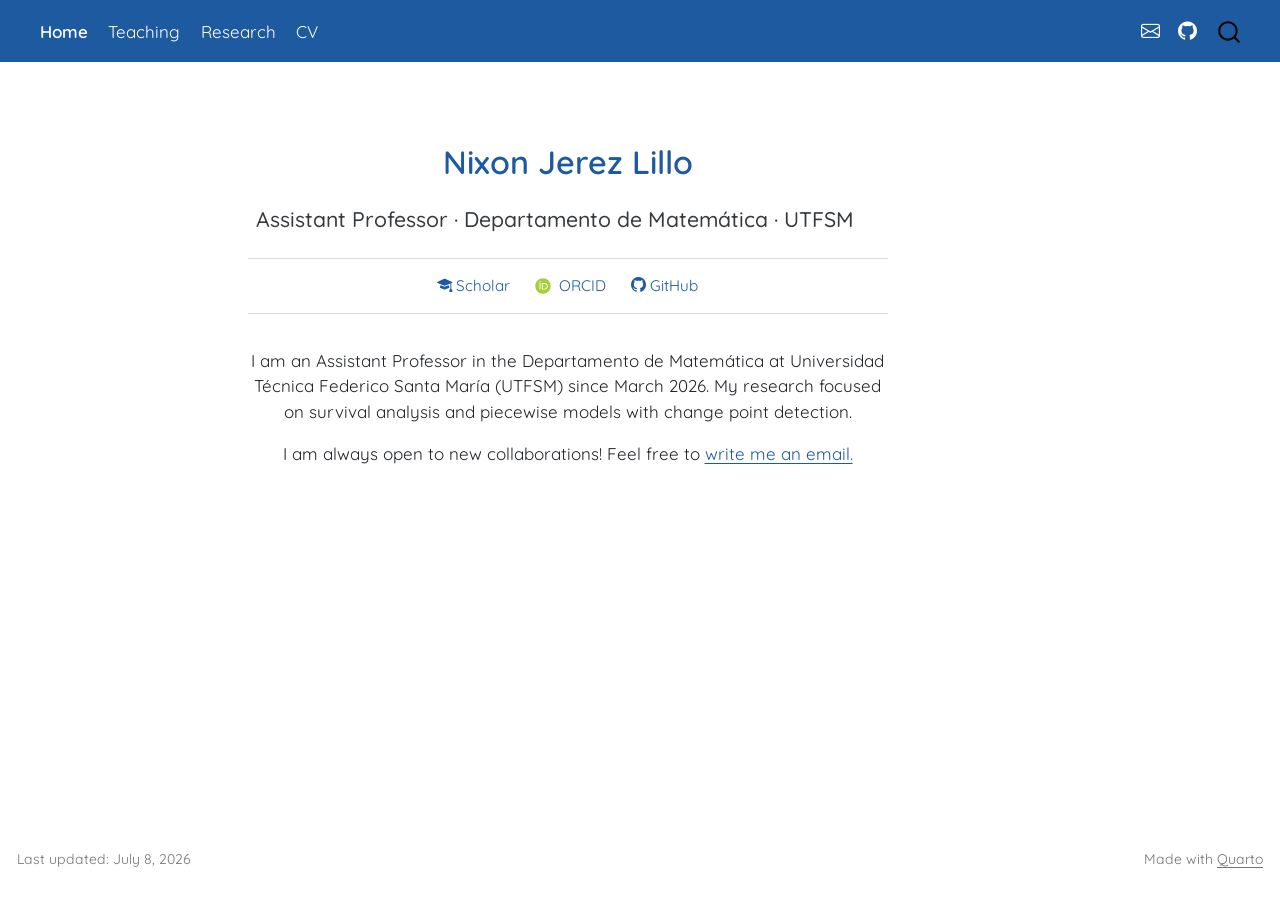
==== index.html @ 523c1984 "Built site for gh-pages" ====
<!DOCTYPE html>
<html xmlns="http://www.w3.org/1999/xhtml" lang="en" xml:lang="en"><head>

<meta charset="utf-8">
<meta name="generator" content="quarto-1.9.38">

<meta name="viewport" content="width=device-width, initial-scale=1.0, user-scalable=yes">


<title>index</title>
<style>
/* Default styles provided by pandoc.
** See https://pandoc.org/MANUAL.html#variables-for-html for config info.
*/
code{white-space: pre-wrap;}
span.smallcaps{font-variant: small-caps;}
div.columns{display: flex; gap: min(4vw, 1.5em);}
div.column{flex: auto; overflow-x: auto;}
div.hanging-indent{margin-left: 1.5em; text-indent: -1.5em;}
ul.task-list{list-style: none;}
ul.task-list li input[type="checkbox"] {
  width: 0.8em;
  margin: 0 0.8em 0.2em -1em; /* quarto-specific, see https://github.com/quarto-dev/quarto-cli/issues/4556 */ 
  vertical-align: middle;
}
</style>


<script src="site_libs/quarto-nav/quarto-nav.js"></script>
<script src="site_libs/quarto-nav/headroom.min.js"></script>
<script src="site_libs/clipboard/clipboard.min.js"></script>
<script src="site_libs/quarto-search/autocomplete.umd.js"></script>
<script src="site_libs/quarto-search/fuse.min.js"></script>
<script src="site_libs/quarto-search/quarto-search.js"></script>
<meta name="quarto:offset" content="./">
<script src="site_libs/quarto-html/quarto.js" type="module"></script>
<script src="site_libs/quarto-html/tabsets/tabsets.js" type="module"></script>
<script src="site_libs/quarto-html/popper.min.js"></script>
<script src="site_libs/quarto-html/tippy.umd.min.js"></script>
<script src="site_libs/quarto-html/anchor.min.js"></script>
<link href="site_libs/quarto-html/tippy.css" rel="stylesheet">
<link href="site_libs/quarto-html/quarto-syntax-highlighting-15634bcf2e68342d4ad2dfa704d543f6.css" rel="stylesheet" id="quarto-text-highlighting-styles">
<script src="site_libs/bootstrap/bootstrap.min.js"></script>
<link href="site_libs/bootstrap/bootstrap-icons.css" rel="stylesheet">
<link href="site_libs/bootstrap/bootstrap-5e4ada9380350e885487bce40a6aac53.min.css" rel="stylesheet" append-hash="true" id="quarto-bootstrap" data-mode="light">
<script id="quarto-search-options" type="application/json">{
  "location": "navbar",
  "copy-button": false,
  "collapse-after": 3,
  "panel-placement": "end",
  "type": "overlay",
  "limit": 50,
  "keyboard-shortcut": [
    "f",
    "/",
    "s"
  ],
  "show-item-context": false,
  "language": {
    "search-no-results-text": "No results",
    "search-matching-documents-text": "matching documents",
    "search-copy-link-title": "Copy link to search",
    "search-hide-matches-text": "Hide additional matches",
    "search-more-match-text": "more match in this document",
    "search-more-matches-text": "more matches in this document",
    "search-clear-button-title": "Clear",
    "search-text-placeholder": "",
    "search-detached-cancel-button-title": "Cancel",
    "search-submit-button-title": "Submit",
    "search-label": "Search"
  }
}</script>


<link rel="stylesheet" href="styles.css">
</head>

<body class="nav-fixed quarto-light">

<div id="quarto-search-results"></div>
  <header id="quarto-header" class="headroom fixed-top">
    <nav class="navbar navbar-expand-lg " data-bs-theme="dark">
      <div class="navbar-container container-fluid">
            <div id="quarto-search" class="" title="Search"></div>
          <button class="navbar-toggler" type="button" data-bs-toggle="collapse" data-bs-target="#navbarCollapse" aria-controls="navbarCollapse" role="menu" aria-expanded="false" aria-label="Toggle navigation" onclick="if (window.quartoToggleHeadroom) { window.quartoToggleHeadroom(); }">
  <span class="navbar-toggler-icon"></span>
</button>
          <div class="collapse navbar-collapse" id="navbarCollapse">
            <ul class="navbar-nav navbar-nav-scroll me-auto">
  <li class="nav-item">
    <a class="nav-link active" href="./index.html" aria-current="page"> 
<span class="menu-text">Home</span></a>
  </li>  
  <li class="nav-item">
    <a class="nav-link" href="./teaching.html"> 
<span class="menu-text">Teaching</span></a>
  </li>  
  <li class="nav-item">
    <a class="nav-link" href="./research.html"> 
<span class="menu-text">Research</span></a>
  </li>  
  <li class="nav-item">
    <a class="nav-link" href="./cv.html"> 
<span class="menu-text">CV</span></a>
  </li>  
</ul>
            <ul class="navbar-nav navbar-nav-scroll ms-auto">
  <li class="nav-item compact">
    <a class="nav-link" href="mailto:nixon.jerez@usm.cl"> <i class="bi bi-envelope" role="img">
</i> 
<span class="menu-text"></span></a>
  </li>  
  <li class="nav-item compact">
    <a class="nav-link" href="https://github.com/njerezlillo"> <i class="bi bi-github" role="img">
</i> 
<span class="menu-text"></span></a>
  </li>  
</ul>
          </div> <!-- /navcollapse -->
            <div class="quarto-navbar-tools">
</div>
      </div> <!-- /container-fluid -->
    </nav>
</header>
<!-- content -->
<div id="quarto-content" class="quarto-container page-columns page-rows-contents page-layout-article page-navbar">
<!-- sidebar -->
<!-- margin-sidebar -->
    <div id="quarto-margin-sidebar" class="sidebar margin-sidebar zindex-bottom">
        
    </div>
<!-- main -->
<main class="content" id="quarto-document-content"><header id="title-block-header" class="quarto-title-block"></header>




<section id="nixon-jerez-lillo" class="level1 unlisted unnumbered hero-center">
<h1 class="unlisted unnumbered">Nixon Jerez Lillo</h1>
<section id="assistant-professor-departamento-de-matemática-utfsm" class="level4 unlisted unnumbered">
<h4 class="unlisted unnumbered anchored" data-anchor-id="assistant-professor-departamento-de-matemática-utfsm">Assistant Professor · Departamento de Matemática · UTFSM</h4>
<div class="hero-links">
<p>
<a href="https://scholar.google.com/citations?user=-mPQK18AAAAJ&amp;hl=en" class="hero-link"><i class="bi bi-mortarboard-fill"></i> Scholar</a>
<a href="https://orcid.org/0000-0002-8750-9699" class="hero-link"><img src="[data-uri]" alt="ORCID" style="width:1em;height:1em;margin-right:4px;">ORCID</a>
<a href="https://github.com/njerezlillo" class="hero-link"><i class="bi bi-github"></i> GitHub</a>
</p>
</div>
<p>I am an Assistant Professor in the Departamento de Matemática at Universidad Técnica Federico Santa María (UTFSM) since March 2026. My research focused on survival analysis and piecewise models with change point detection.</p>
<p>I am always open to new collaborations! Feel free to <a href="mailto:nixon.jerez@usm.cl">write me an email.</a></p>
</section>
</section>



</main> <!-- /main -->
<script id="quarto-html-after-body" type="application/javascript">
  window.document.addEventListener("DOMContentLoaded", function (event) {
    const icon = "";
    const anchorJS = new window.AnchorJS();
    anchorJS.options = {
      placement: 'right',
      icon: icon
    };
    anchorJS.add('.anchored');
    const isCodeAnnotation = (el) => {
      for (const clz of el.classList) {
        if (clz.startsWith('code-annotation-')) {                     
          return true;
        }
      }
      return false;
    }
    const onCopySuccess = function(e) {
      // button target
      const button = e.trigger;
      // don't keep focus
      button.blur();
      // flash "checked"
      button.classList.add('code-copy-button-checked');
      var currentTitle = button.getAttribute("title");
      button.setAttribute("title", "Copied!");
      let tooltip;
      if (window.bootstrap) {
        button.setAttribute("data-bs-toggle", "tooltip");
        button.setAttribute("data-bs-placement", "left");
        button.setAttribute("data-bs-title", "Copied!");
        tooltip = new bootstrap.Tooltip(button, 
          { trigger: "manual", 
            customClass: "code-copy-button-tooltip",
            offset: [0, -8]});
        tooltip.show();    
      }
      setTimeout(function() {
        if (tooltip) {
          tooltip.hide();
          button.removeAttribute("data-bs-title");
          button.removeAttribute("data-bs-toggle");
          button.removeAttribute("data-bs-placement");
        }
        button.setAttribute("title", currentTitle);
        button.classList.remove('code-copy-button-checked');
      }, 1000);
      // clear code selection
      e.clearSelection();
    }
    const getTextToCopy = function(trigger) {
      const outerScaffold = trigger.parentElement.cloneNode(true);
      const codeEl = outerScaffold.querySelector('code');
      for (const childEl of codeEl.children) {
        if (isCodeAnnotation(childEl)) {
          childEl.remove();
        }
      }
      return codeEl.innerText;
    }
    const clipboard = new window.ClipboardJS('.code-copy-button:not([data-in-quarto-modal])', {
      text: getTextToCopy
    });
    clipboard.on('success', onCopySuccess);
    if (window.document.getElementById('quarto-embedded-source-code-modal')) {
      const clipboardModal = new window.ClipboardJS('.code-copy-button[data-in-quarto-modal]', {
        text: getTextToCopy,
        container: window.document.getElementById('quarto-embedded-source-code-modal')
      });
      clipboardModal.on('success', onCopySuccess);
    }
      var localhostRegex = new RegExp(/^(?:http|https):\/\/localhost\:?[0-9]*\//);
      var mailtoRegex = new RegExp(/^mailto:/);
        var filterRegex = new RegExp('/' + window.location.host + '/');
      var isInternal = (href) => {
          return filterRegex.test(href) || localhostRegex.test(href) || mailtoRegex.test(href);
      }
      // Inspect non-navigation links and adorn them if external
     var links = window.document.querySelectorAll('a[href]:not(.nav-link):not(.navbar-brand):not(.toc-action):not(.sidebar-link):not(.sidebar-item-toggle):not(.pagination-link):not(.no-external):not([aria-hidden]):not(.dropdown-item):not(.quarto-navigation-tool):not(.about-link)');
      for (var i=0; i<links.length; i++) {
        const link = links[i];
        if (!isInternal(link.href)) {
          // undo the damage that might have been done by quarto-nav.js in the case of
          // links that we want to consider external
          if (link.dataset.originalHref !== undefined) {
            link.href = link.dataset.originalHref;
          }
        }
      }
    function tippyHover(el, contentFn, onTriggerFn, onUntriggerFn) {
      const config = {
        allowHTML: true,
        maxWidth: 500,
        delay: 100,
        arrow: false,
        appendTo: function(el) {
            return el.parentElement;
        },
        interactive: true,
        interactiveBorder: 10,
        theme: 'quarto',
        placement: 'bottom-start',
      };
      if (contentFn) {
        config.content = contentFn;
      }
      if (onTriggerFn) {
        config.onTrigger = onTriggerFn;
      }
      if (onUntriggerFn) {
        config.onUntrigger = onUntriggerFn;
      }
      window.tippy(el, config); 
    }
    const noterefs = window.document.querySelectorAll('a[role="doc-noteref"]');
    for (var i=0; i<noterefs.length; i++) {
      const ref = noterefs[i];
      tippyHover(ref, function() {
        // use id or data attribute instead here
        let href = ref.getAttribute('data-footnote-href') || ref.getAttribute('href');
        try { href = new URL(href).hash; } catch {}
        const id = href.replace(/^#\/?/, "");
        const note = window.document.getElementById(id);
        if (note) {
          return note.innerHTML;
        } else {
          return "";
        }
      });
    }
    const xrefs = window.document.querySelectorAll('a.quarto-xref');
    const processXRef = (id, note) => {
      // Strip column container classes
      const stripColumnClz = (el) => {
        el.classList.remove("page-full", "page-columns");
        if (el.children) {
          for (const child of el.children) {
            stripColumnClz(child);
          }
        }
      }
      stripColumnClz(note)
      if (id === null || id.startsWith('sec-')) {
        // Special case sections, only their first couple elements
        const container = document.createElement("div");
        if (note.children && note.children.length > 2) {
          container.appendChild(note.children[0].cloneNode(true));
          for (let i = 1; i < note.children.length; i++) {
            const child = note.children[i];
            if (child.tagName === "P" && child.innerText === "") {
              continue;
            } else {
              container.appendChild(child.cloneNode(true));
              break;
            }
          }
          if (window.Quarto?.typesetMath) {
            window.Quarto.typesetMath(container);
          }
          return container.innerHTML
        } else {
          if (window.Quarto?.typesetMath) {
            window.Quarto.typesetMath(note);
          }
          return note.innerHTML;
        }
      } else {
        // Remove any anchor links if they are present
        const anchorLink = note.querySelector('a.anchorjs-link');
        if (anchorLink) {
          anchorLink.remove();
        }
        if (window.Quarto?.typesetMath) {
          window.Quarto.typesetMath(note);
        }
        if (note.classList.contains("callout")) {
          return note.outerHTML;
        } else {
          return note.innerHTML;
        }
      }
    }
    for (var i=0; i<xrefs.length; i++) {
      const xref = xrefs[i];
      tippyHover(xref, undefined, function(instance) {
        instance.disable();
        let url = xref.getAttribute('href');
        let hash = undefined; 
        if (url.startsWith('#')) {
          hash = url;
        } else {
          try { hash = new URL(url).hash; } catch {}
        }
        if (hash) {
          const id = hash.replace(/^#\/?/, "");
          const note = window.document.getElementById(id);
          if (note !== null) {
            try {
              const html = processXRef(id, note.cloneNode(true));
              instance.setContent(html);
            } finally {
              instance.enable();
              instance.show();
            }
          } else {
            // See if we can fetch this
            fetch(url.split('#')[0])
            .then(res => res.text())
            .then(html => {
              const parser = new DOMParser();
              const htmlDoc = parser.parseFromString(html, "text/html");
              const note = htmlDoc.getElementById(id);
              if (note !== null) {
                const html = processXRef(id, note);
                instance.setContent(html);
              } 
            }).finally(() => {
              instance.enable();
              instance.show();
            });
          }
        } else {
          // See if we can fetch a full url (with no hash to target)
          // This is a special case and we should probably do some content thinning / targeting
          fetch(url)
          .then(res => res.text())
          .then(html => {
            const parser = new DOMParser();
            const htmlDoc = parser.parseFromString(html, "text/html");
            const note = htmlDoc.querySelector('main.content');
            if (note !== null) {
              // This should only happen for chapter cross references
              // (since there is no id in the URL)
              // remove the first header
              if (note.children.length > 0 && note.children[0].tagName === "HEADER") {
                note.children[0].remove();
              }
              const html = processXRef(null, note);
              instance.setContent(html);
            } 
          }).finally(() => {
            instance.enable();
            instance.show();
          });
        }
      }, function(instance) {
      });
    }
        let selectedAnnoteEl;
        const selectorForAnnotation = ( cell, annotation) => {
          let cellAttr = 'data-code-cell="' + cell + '"';
          let lineAttr = 'data-code-annotation="' +  annotation + '"';
          const selector = 'span[' + cellAttr + '][' + lineAttr + ']';
          return selector;
        }
        const selectCodeLines = (annoteEl) => {
          const doc = window.document;
          const targetCell = annoteEl.getAttribute("data-target-cell");
          const targetAnnotation = annoteEl.getAttribute("data-target-annotation");
          const annoteSpan = window.document.querySelector(selectorForAnnotation(targetCell, targetAnnotation));
          const lines = annoteSpan.getAttribute("data-code-lines").split(",");
          const lineIds = lines.map((line) => {
            return targetCell + "-" + line;
          })
          let top = null;
          let height = null;
          let parent = null;
          if (lineIds.length > 0) {
              //compute the position of the single el (top and bottom and make a div)
              const el = window.document.getElementById(lineIds[0]);
              top = el.offsetTop;
              height = el.offsetHeight;
              parent = el.parentElement.parentElement;
            if (lineIds.length > 1) {
              const lastEl = window.document.getElementById(lineIds[lineIds.length - 1]);
              const bottom = lastEl.offsetTop + lastEl.offsetHeight;
              height = bottom - top;
            }
            if (top !== null && height !== null && parent !== null) {
              // cook up a div (if necessary) and position it 
              let div = window.document.getElementById("code-annotation-line-highlight");
              if (div === null) {
                div = window.document.createElement("div");
                div.setAttribute("id", "code-annotation-line-highlight");
                div.style.position = 'absolute';
                parent.appendChild(div);
              }
              div.style.top = top - 2 + "px";
              div.style.height = height + 4 + "px";
              div.style.left = 0;
              let gutterDiv = window.document.getElementById("code-annotation-line-highlight-gutter");
              if (gutterDiv === null) {
                gutterDiv = window.document.createElement("div");
                gutterDiv.setAttribute("id", "code-annotation-line-highlight-gutter");
                gutterDiv.style.position = 'absolute';
                const codeCell = window.document.getElementById(targetCell);
                const gutter = codeCell.querySelector('.code-annotation-gutter');
                gutter.appendChild(gutterDiv);
              }
              gutterDiv.style.top = top - 2 + "px";
              gutterDiv.style.height = height + 4 + "px";
            }
            selectedAnnoteEl = annoteEl;
          }
        };
        const unselectCodeLines = () => {
          const elementsIds = ["code-annotation-line-highlight", "code-annotation-line-highlight-gutter"];
          elementsIds.forEach((elId) => {
            const div = window.document.getElementById(elId);
            if (div) {
              div.remove();
            }
          });
          selectedAnnoteEl = undefined;
        };
          // Handle positioning of the toggle
      window.addEventListener(
        "resize",
        throttle(() => {
          elRect = undefined;
          if (selectedAnnoteEl) {
            selectCodeLines(selectedAnnoteEl);
          }
        }, 10)
      );
      function throttle(fn, ms) {
      let throttle = false;
      let timer;
        return (...args) => {
          if(!throttle) { // first call gets through
              fn.apply(this, args);
              throttle = true;
          } else { // all the others get throttled
              if(timer) clearTimeout(timer); // cancel #2
              timer = setTimeout(() => {
                fn.apply(this, args);
                timer = throttle = false;
              }, ms);
          }
        };
      }
        // Attach click handler to the DT
        const annoteDls = window.document.querySelectorAll('dt[data-target-cell]');
        for (const annoteDlNode of annoteDls) {
          annoteDlNode.addEventListener('click', (event) => {
            const clickedEl = event.target;
            if (clickedEl !== selectedAnnoteEl) {
              unselectCodeLines();
              const activeEl = window.document.querySelector('dt[data-target-cell].code-annotation-active');
              if (activeEl) {
                activeEl.classList.remove('code-annotation-active');
              }
              selectCodeLines(clickedEl);
              clickedEl.classList.add('code-annotation-active');
            } else {
              // Unselect the line
              unselectCodeLines();
              clickedEl.classList.remove('code-annotation-active');
            }
          });
        }
    const findCites = (el) => {
      const parentEl = el.parentElement;
      if (parentEl) {
        const cites = parentEl.dataset.cites;
        if (cites) {
          return {
            el,
            cites: cites.split(' ')
          };
        } else {
          return findCites(el.parentElement)
        }
      } else {
        return undefined;
      }
    };
    var bibliorefs = window.document.querySelectorAll('a[role="doc-biblioref"]');
    for (var i=0; i<bibliorefs.length; i++) {
      const ref = bibliorefs[i];
      const citeInfo = findCites(ref);
      if (citeInfo) {
        tippyHover(citeInfo.el, function() {
          var popup = window.document.createElement('div');
          citeInfo.cites.forEach(function(cite) {
            var citeDiv = window.document.createElement('div');
            citeDiv.classList.add('hanging-indent');
            citeDiv.classList.add('csl-entry');
            var biblioDiv = window.document.getElementById('ref-' + cite);
            if (biblioDiv) {
              citeDiv.innerHTML = biblioDiv.innerHTML;
            }
            popup.appendChild(citeDiv);
          });
          return popup.innerHTML;
        });
      }
    }
  });
  </script>
</div> <!-- /content -->
<footer class="footer">
  <div class="nav-footer">
    <div class="nav-footer-left">
<p>Last updated: July 8, 2026</p>
</div>   
    <div class="nav-footer-center">
      &nbsp;
    </div>
    <div class="nav-footer-right">
<p>Made with <a href="https://quarto.org">Quarto</a></p>
</div>
  </div>
</footer>




</body></html>
---- site_libs/quarto-html/tippy.css ----
.tippy-box[data-animation=fade][data-state=hidden]{opacity:0}[data-tippy-root]{max-width:calc(100vw - 10px)}.tippy-box{position:relative;background-color:#333;color:#fff;border-radius:4px;font-size:14px;line-height:1.4;white-space:normal;outline:0;transition-property:transform,visibility,opacity}.tippy-box[data-placement^=top]>.tippy-arrow{bottom:0}.tippy-box[data-placement^=top]>.tippy-arrow:before{bottom:-7px;left:0;border-width:8px 8px 0;border-top-color:initial;transform-origin:center top}.tippy-box[data-placement^=bottom]>.tippy-arrow{top:0}.tippy-box[data-placement^=bottom]>.tippy-arrow:before{top:-7px;left:0;border-width:0 8px 8px;border-bottom-color:initial;transform-origin:center bottom}.tippy-box[data-placement^=left]>.tippy-arrow{right:0}.tippy-box[data-placement^=left]>.tippy-arrow:before{border-width:8px 0 8px 8px;border-left-color:initial;right:-7px;transform-origin:center left}.tippy-box[data-placement^=right]>.tippy-arrow{left:0}.tippy-box[data-placement^=right]>.tippy-arrow:before{left:-7px;border-width:8px 8px 8px 0;border-right-color:initial;transform-origin:center right}.tippy-box[data-inertia][data-state=visible]{transition-timing-function:cubic-bezier(.54,1.5,.38,1.11)}.tippy-arrow{width:16px;height:16px;color:#333}.tippy-arrow:before{content:"";position:absolute;border-color:transparent;border-style:solid}.tippy-content{position:relative;padding:5px 9px;z-index:1}
---- site_libs/quarto-html/quarto-syntax-highlighting-15634bcf2e68342d4ad2dfa704d543f6.css ----
/* quarto syntax highlight colors */
:root {
  --quarto-hl-ot-color: #003B4F;
  --quarto-hl-at-color: #657422;
  --quarto-hl-ss-color: #20794D;
  --quarto-hl-an-color: #5E5E5E;
  --quarto-hl-fu-color: #4758AB;
  --quarto-hl-st-color: #20794D;
  --quarto-hl-cf-color: #003B4F;
  --quarto-hl-op-color: #5E5E5E;
  --quarto-hl-er-color: #AD0000;
  --quarto-hl-bn-color: #AD0000;
  --quarto-hl-al-color: #AD0000;
  --quarto-hl-va-color: #111111;
  --quarto-hl-bu-color: inherit;
  --quarto-hl-ex-color: inherit;
  --quarto-hl-pp-color: #AD0000;
  --quarto-hl-in-color: #5E5E5E;
  --quarto-hl-vs-color: #20794D;
  --quarto-hl-wa-color: #5E5E5E;
  --quarto-hl-do-color: #5E5E5E;
  --quarto-hl-im-color: #00769E;
  --quarto-hl-ch-color: #20794D;
  --quarto-hl-dt-color: #AD0000;
  --quarto-hl-fl-color: #AD0000;
  --quarto-hl-co-color: #5E5E5E;
  --quarto-hl-cv-color: #5E5E5E;
  --quarto-hl-cn-color: #8f5902;
  --quarto-hl-sc-color: #5E5E5E;
  --quarto-hl-dv-color: #AD0000;
  --quarto-hl-kw-color: #003B4F;
}

/* other quarto variables */
:root {
  --quarto-font-monospace: SFMono-Regular, Menlo, Monaco, Consolas, "Liberation Mono", "Courier New", monospace;
}

/* syntax highlight based on Pandoc's rules */
pre > code.sourceCode > span {
  color: #003B4F;
}

code.sourceCode > span {
  color: #003B4F;
}

div.sourceCode,
div.sourceCode pre.sourceCode {
  color: #003B4F;
}

/* Normal */
code span {
  color: #003B4F;
}

/* Alert */
code span.al {
  color: #AD0000;
  font-style: inherit;
}

/* Annotation */
code span.an {
  color: #5E5E5E;
  font-style: inherit;
}

/* Attribute */
code span.at {
  color: #657422;
  font-style: inherit;
}

/* BaseN */
code span.bn {
  color: #AD0000;
  font-style: inherit;
}

/* BuiltIn */
code span.bu {
  font-style: inherit;
}

/* ControlFlow */
code span.cf {
  color: #003B4F;
  font-weight: bold;
  font-style: inherit;
}

/* Char */
code span.ch {
  color: #20794D;
  font-style: inherit;
}

/* Constant */
code span.cn {
  color: #8f5902;
  font-style: inherit;
}

/* Comment */
code span.co {
  color: #5E5E5E;
  font-style: inherit;
}

/* CommentVar */
code span.cv {
  color: #5E5E5E;
  font-style: italic;
}

/* Documentation */
code span.do {
  color: #5E5E5E;
  font-style: italic;
}

/* DataType */
code span.dt {
  color: #AD0000;
  font-style: inherit;
}

/* DecVal */
code span.dv {
  color: #AD0000;
  font-style: inherit;
}

/* Error */
code span.er {
  color: #AD0000;
  font-style: inherit;
}

/* Extension */
code span.ex {
  font-style: inherit;
}

/* Float */
code span.fl {
  color: #AD0000;
  font-style: inherit;
}

/* Function */
code span.fu {
  color: #4758AB;
  font-style: inherit;
}

/* Import */
code span.im {
  color: #00769E;
  font-style: inherit;
}

/* Information */
code span.in {
  color: #5E5E5E;
  font-style: inherit;
}

/* Keyword */
code span.kw {
  color: #003B4F;
  font-weight: bold;
  font-style: inherit;
}

/* Operator */
code span.op {
  color: #5E5E5E;
  font-style: inherit;
}

/* Other */
code span.ot {
  color: #003B4F;
  font-style: inherit;
}

/* Preprocessor */
code span.pp {
  color: #AD0000;
  font-style: inherit;
}

/* SpecialChar */
code span.sc {
  color: #5E5E5E;
  font-style: inherit;
}

/* SpecialString */
code span.ss {
  color: #20794D;
  font-style: inherit;
}

/* String */
code span.st {
  color: #20794D;
  font-style: inherit;
}

/* Variable */
code span.va {
  color: #111111;
  font-style: inherit;
}

/* VerbatimString */
code span.vs {
  color: #20794D;
  font-style: inherit;
}

/* Warning */
code span.wa {
  color: #5E5E5E;
  font-style: italic;
}

.prevent-inlining {
  content: "</";
}

/*# sourceMappingURL=f23921c56f73e400b49028c9186a1aa0.css.map */
---- styles.css ----
@import url('https://fonts.googleapis.com/css2?family=Quicksand:wght@400;500;600;700&display=swap');

/* Paleta simple, ajusta a gusto */
:root {
  --uni-blue: #1e5aa0; /* similar al 30/90/160 que usas en tus Beamer */
}

body, .navbar, h1, h2, h3, h4, h5, h6,
.navbar-title, .navbar-nav .nav-link, .quarto-title-banner {
  font-family: "Quicksand", sans-serif !important;
}

h1, h2, h3 {
  color: var(--uni-blue);
}

a {
  color: var(--uni-blue);
}

.navbar {
  background-color: var(--uni-blue) !important;
}

.navbar-title,
.navbar-nav .nav-link,
.navbar-nav .nav-link:hover,
.navbar-nav .nav-link:focus {
  color: #ffffff !important;
}

.navbar-nav .nav-link.active {
  color: #ffffff !important;
  font-weight: 600;
}

.navbar .navbar-brand-container .navbar-brand {
  display: none !important;
}

.navbar-toggler-icon {
  filter: invert(1);
}

/* Ícono de búsqueda (lupa) en blanco */
#quarto-search .aa-SearchIcon,
#quarto-search .aa-SubmitIcon,
#quarto-search svg,
.navbar .quarto-search-icon {
  filter: invert(1) brightness(2);
}

/* Texto del botón de búsqueda también en blanco */
#quarto-search .aa-DetachedSearchButtonPlaceholder {
  color: #ffffff !important;
}

.hero-center {
  max-width: 640px;
  margin: 3rem auto;
  text-align: center;
}

.hero-center h1 {
  font-size: 1.9rem;
  margin-bottom: 0.2rem;
}

.hero-center h3 {
  font-weight: 400;
  color: #555;
  margin-bottom: 1.5rem;
}

.hero-links {
  border-top: 1px solid #d9d9d9;
  border-bottom: 1px solid #d9d9d9;
  padding: 0.9rem 0;
  margin: 1.5rem 0 2rem;
}

.hero-links p {
  display: flex;
  justify-content: center;
  align-items: center;
  gap: 1.5rem;
  flex-wrap: wrap;
  margin: 0;
}

.hero-link {
  display: inline-flex;
  align-items: center;
  gap: 4px;
  font-size: 0.9rem;
  text-decoration: none;
}

.research-pills {
  display: flex;
  justify-content: center;
  flex-wrap: wrap;
  gap: 0.6rem;
  margin-top: 1.5rem;
}

.pill {
  background-color: #e6f1fb;
  color: var(--uni-blue);
  border: 1px solid #b9d0e8;
  padding: 0.4rem 1rem;
  border-radius: 20px;
  font-size: 0.85rem;
}
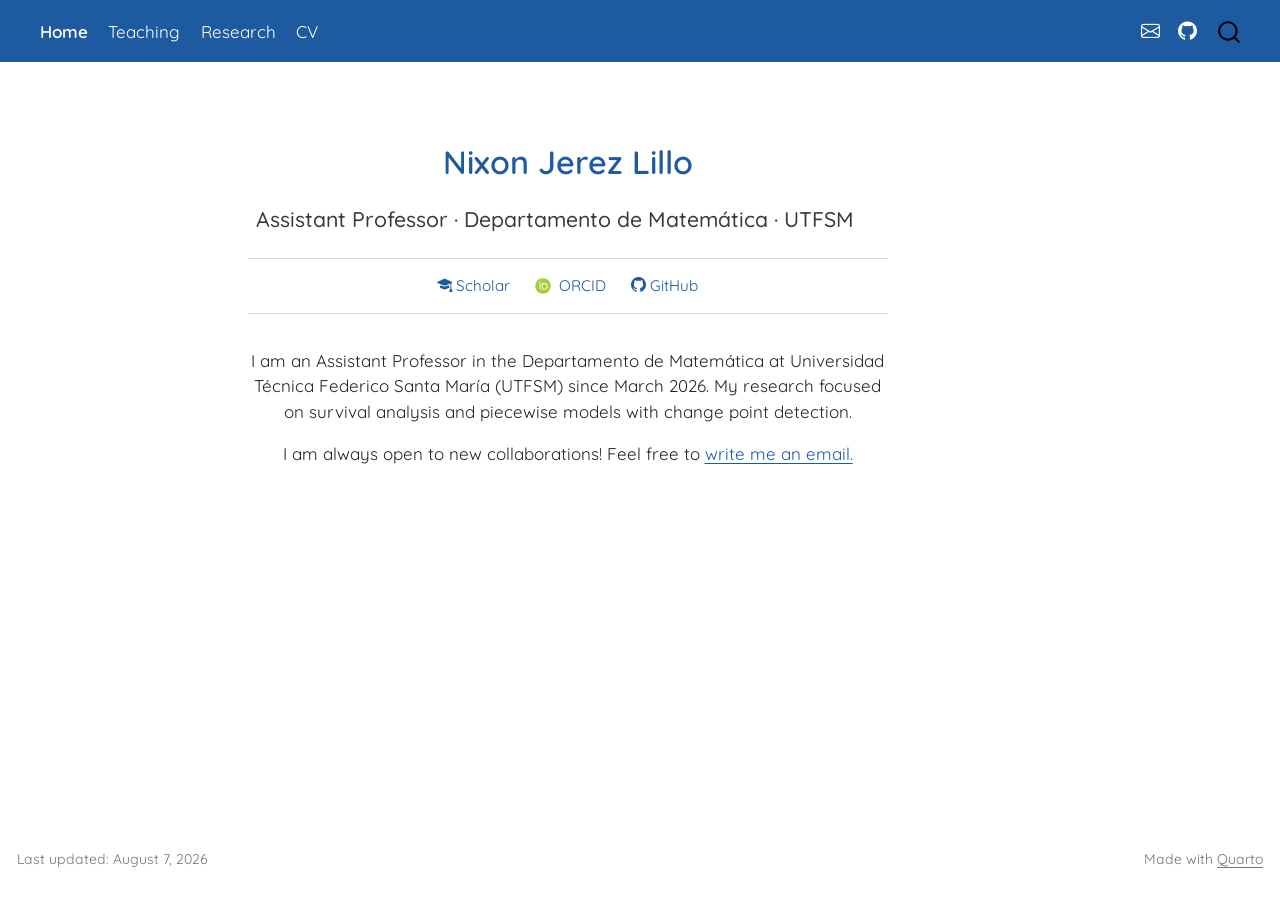
==== commit 04da3959: "Built site for gh-pages" ====
--- a/index.html
+++ b/index.html
@@ -227,7 +227,7 @@
     }
       var localhostRegex = new RegExp(/^(?:http|https):\/\/localhost\:?[0-9]*\//);
       var mailtoRegex = new RegExp(/^mailto:/);
-        var filterRegex = new RegExp('/' + window.location.host + '/');
+        var filterRegex = new RegExp("https:\/\/njerezlillo\.github\.io\/");
       var isInternal = (href) => {
           return filterRegex.test(href) || localhostRegex.test(href) || mailtoRegex.test(href);
       }
@@ -558,7 +558,7 @@
 <footer class="footer">
   <div class="nav-footer">
     <div class="nav-footer-left">
-<p>Last updated: July 8, 2026</p>
+<p>Last updated: August 7, 2026</p>
 </div>   
     <div class="nav-footer-center">
       &nbsp;
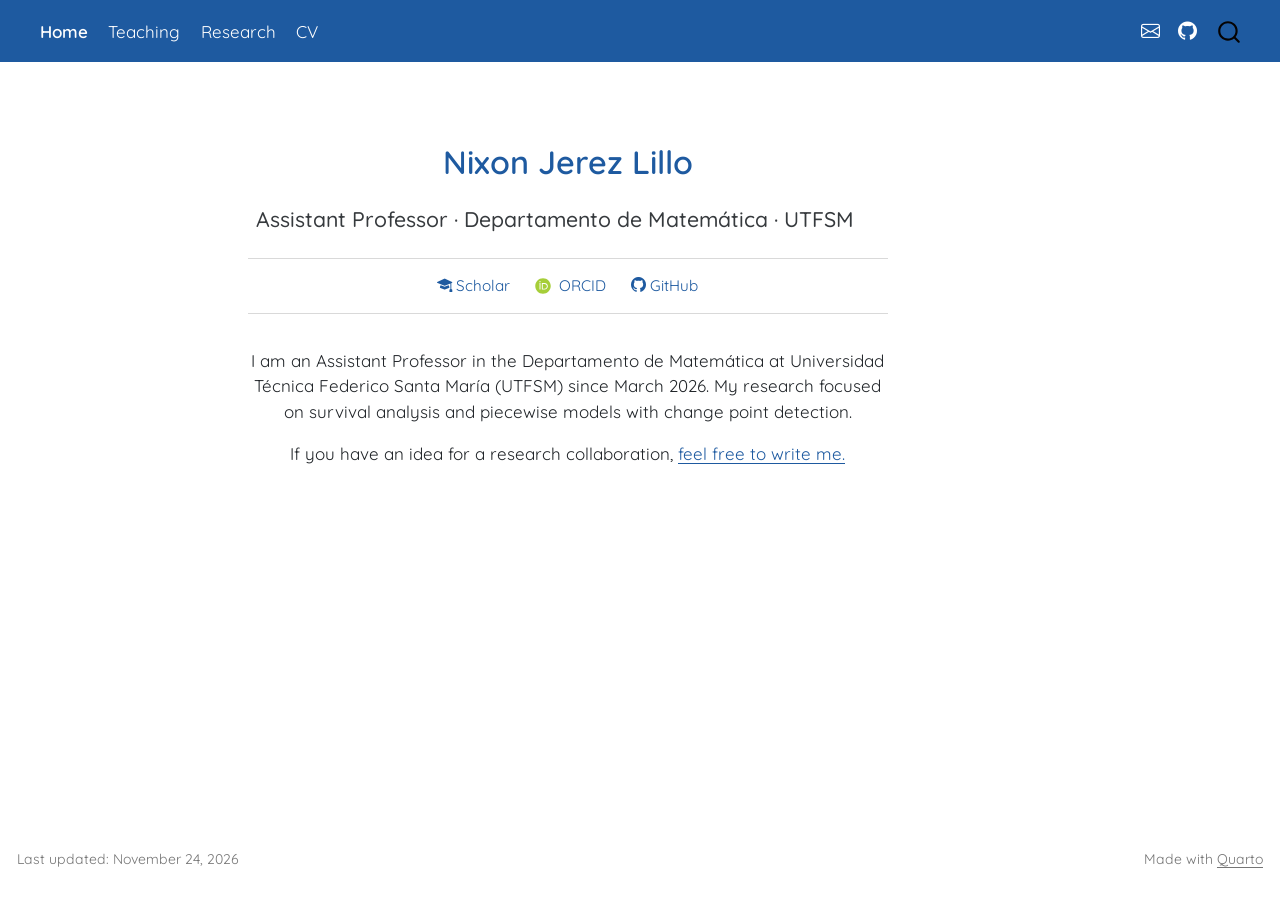
==== commit 56a4a648: "Built site for gh-pages" ====
--- a/index.html
+++ b/index.html
@@ -147,7 +147,7 @@
 </p>
 </div>
 <p>I am an Assistant Professor in the Departamento de Matemática at Universidad Técnica Federico Santa María (UTFSM) since March 2026. My research focused on survival analysis and piecewise models with change point detection.</p>
-<p>I am always open to new collaborations! Feel free to <a href="mailto:nixon.jerez@usm.cl">write me an email.</a></p>
+<p>If you have an idea for a research collaboration, <a href="mailto:nixon.jerez@usm.cl">feel free to write me.</a></p>
 </section>
 </section>
 
@@ -558,7 +558,7 @@
 <footer class="footer">
   <div class="nav-footer">
     <div class="nav-footer-left">
-<p>Last updated: August 7, 2026</p>
+<p>Last updated: November 24, 2026</p>
 </div>   
     <div class="nav-footer-center">
       &nbsp;
